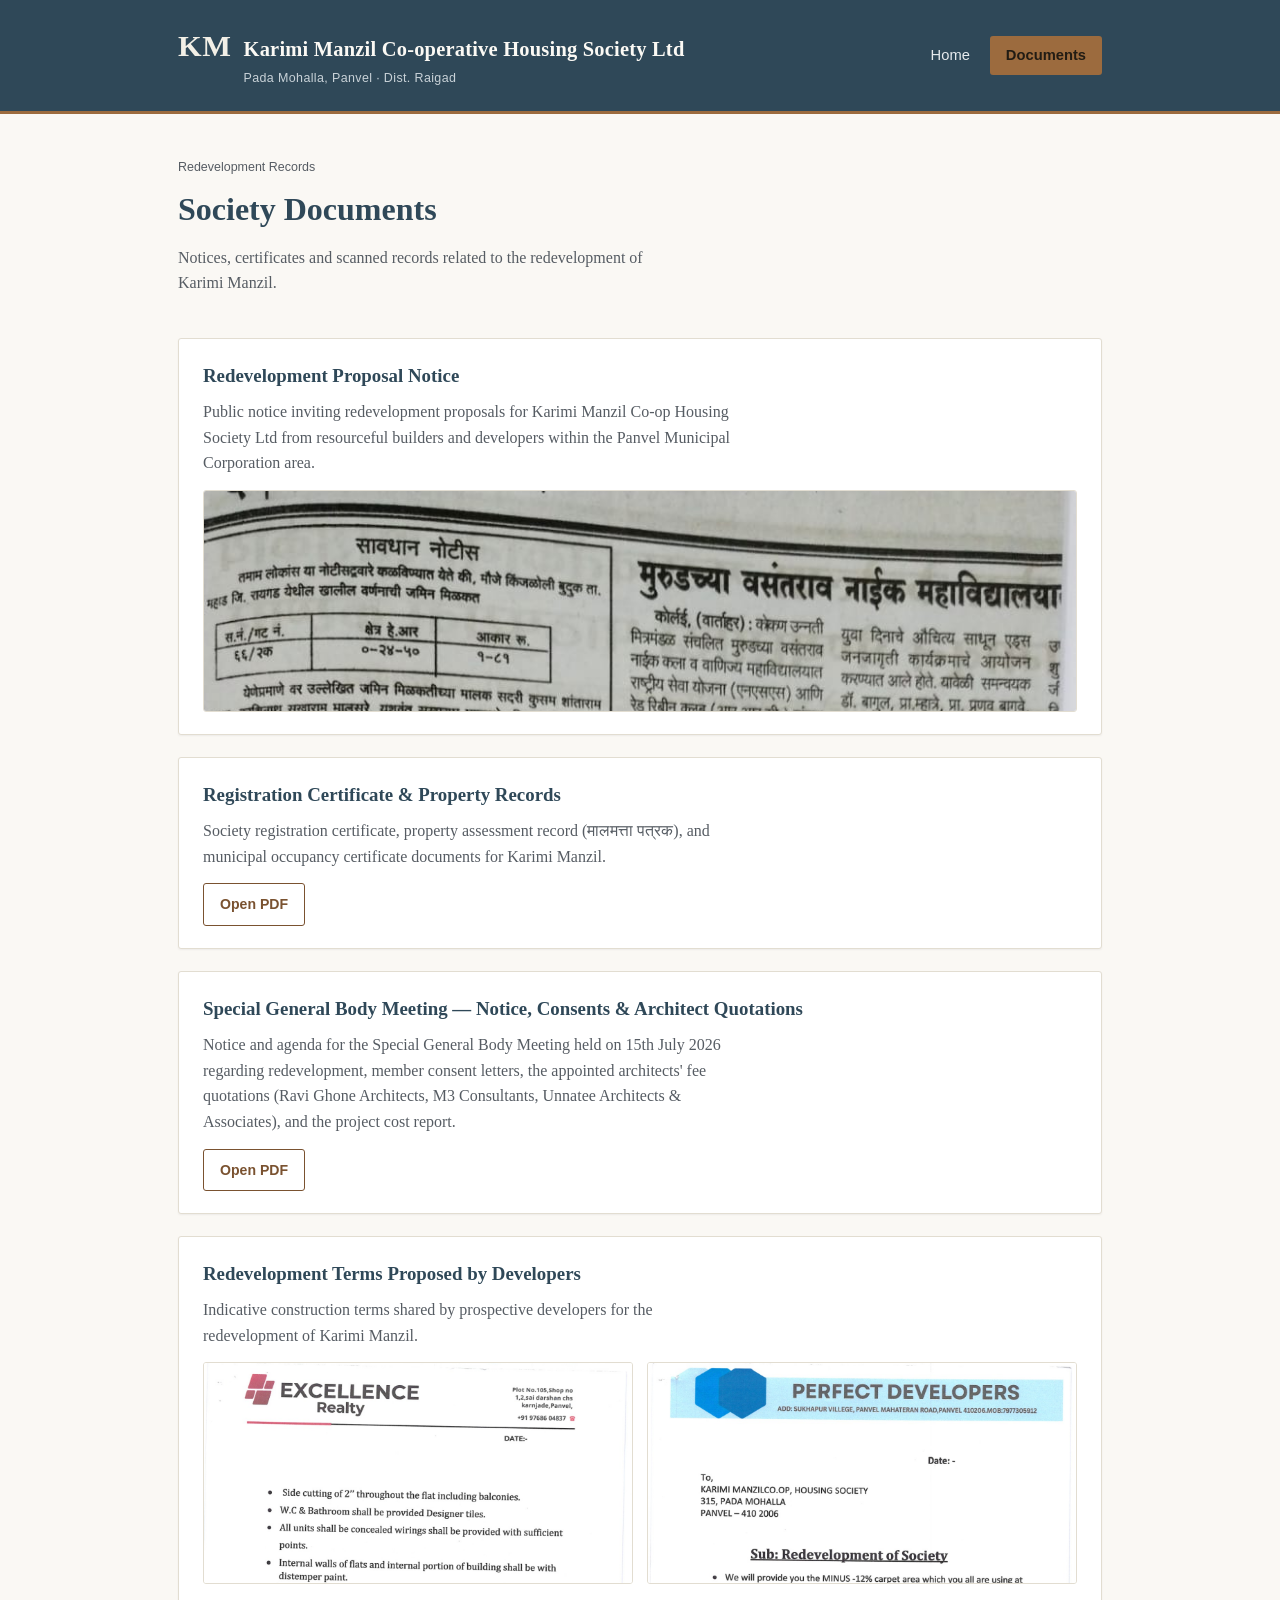
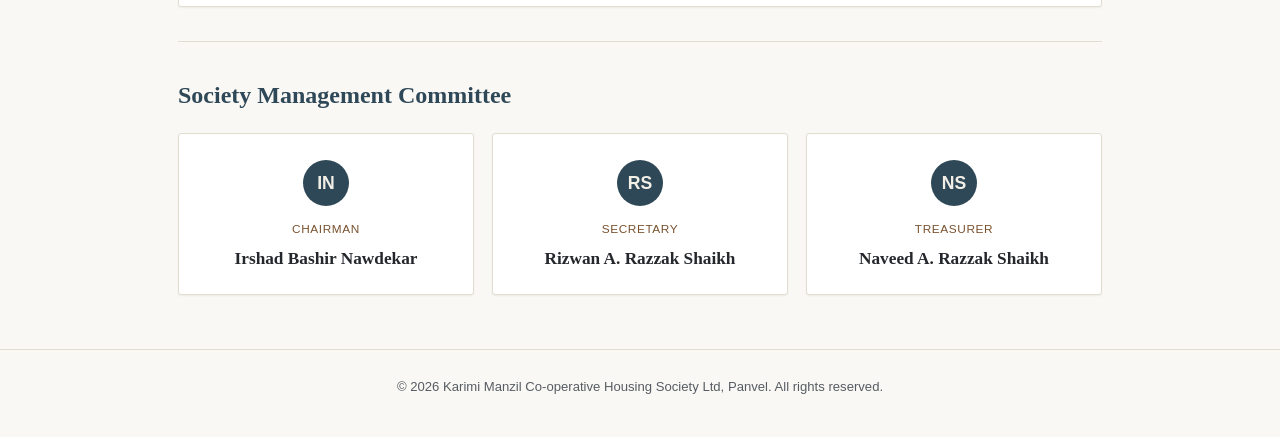
==== documents.html @ a20428db "Add files via upload" ====
<!DOCTYPE html>
<html lang="en">
<head>
<meta charset="UTF-8">
<meta name="viewport" content="width=device-width, initial-scale=1">
<title>Documents - Karimi Manzil CHS Ltd, Panvel</title>
<link rel="stylesheet" href="style.css">
</head>
<body>

<header class="site-header">
  <div class="wrap">
    <div class="brand">
      <span class="mark">KM</span>
      <div class="brand-text">
        <h1>Karimi Manzil Co-operative Housing Society Ltd</h1>
        <p>Pada Mohalla, Panvel · Dist. Raigad</p>
      </div>
    </div>
    <nav class="main-nav">
      <a href="index.html">Home</a>
      <a href="documents.html" class="active">Documents</a>
    </nav>
  </div>
</header>

<main>
  <div class="wrap">

    <div class="page-intro">
      <p class="eyebrow">Redevelopment Records</p>
      <h2>Society Documents</h2>
      <p class="lede">Notices, certificates and scanned records related to the redevelopment of Karimi Manzil.</p>
    </div>

    <section>
      <div class="doc-list">

        <div class="doc-card">
          <h4>Redevelopment Proposal Notice</h4>
          <p class="doc-desc">Public notice inviting redevelopment proposals for Karimi Manzil Co-op Housing Society Ltd from resourceful builders and developers within the Panvel Municipal Corporation area.</p>
          <div class="doc-images">
            <a href="documents/tender-notice.jpeg" target="_blank" rel="noopener">
              <img src="documents/tender-notice.jpeg" alt="Redevelopment proposal notice published in newspaper">
            </a>
          </div>
        </div>

        <div class="doc-card">
          <h4>Registration Certificate &amp; Property Records</h4>
          <p class="doc-desc">Society registration certificate, property assessment record (मालमत्ता पत्रक), and municipal occupancy certificate documents for Karimi Manzil.</p>
          <a class="doc-link" href="documents/registration-certificate-property-records.pdf" target="_blank" rel="noopener">Open PDF</a>
        </div>

        <div class="doc-card">
          <h4>Special General Body Meeting — Notice, Consents &amp; Architect Quotations</h4>
          <p class="doc-desc">Notice and agenda for the Special General Body Meeting held on 15th July 2026 regarding redevelopment, member consent letters, the appointed architects' fee quotations (Ravi Ghone Architects, M3 Consultants, Unnatee Architects &amp; Associates), and the project cost report.</p>
          <a class="doc-link" href="documents/general-body-meeting-notice-consents-quotations.pdf" target="_blank" rel="noopener">Open PDF</a>
        </div>

        <div class="doc-card">
          <h4>Redevelopment Terms Proposed by Developers</h4>
          <p class="doc-desc">Indicative construction terms shared by prospective developers for the redevelopment of Karimi Manzil.</p>
          <div class="doc-images">
            <a href="documents/developer-terms-excellence-realty.jpeg" target="_blank" rel="noopener">
              <img src="documents/developer-terms-excellence-realty.jpeg" alt="Redevelopment terms from Excellence Realty">
            </a>
            <a href="documents/developer-terms-perfect-developers.jpeg" target="_blank" rel="noopener">
              <img src="documents/developer-terms-perfect-developers.jpeg" alt="Redevelopment terms from Perfect Developers">
            </a>
          </div>
        </div>

      </div>
    </section>

    <section>
      <h3 class="section-title">Society Management Committee</h3>
      <div class="committee-grid">
        <div class="committee-card">
          <div class="icon">IN</div>
          <p class="role">Chairman</p>
          <p class="person">Irshad Bashir Nawdekar</p>
        </div>
        <div class="committee-card">
          <div class="icon">RS</div>
          <p class="role">Secretary</p>
          <p class="person">Rizwan A. Razzak Shaikh</p>
        </div>
        <div class="committee-card">
          <div class="icon">NS</div>
          <p class="role">Treasurer</p>
          <p class="person">Naveed A. Razzak Shaikh</p>
        </div>
      </div>
    </section>

  </div>
</main>

<footer class="site-footer">
  <div class="wrap">
    <p>© 2026 Karimi Manzil Co-operative Housing Society Ltd, Panvel. All rights reserved.</p>
  </div>
</footer>

</body>
</html>
---- style.css ----
/* Karimi Manzil Co-operative Housing Society Ltd — site styles */

:root {
  --ink: #24272b;
  --ink-soft: #565c63;
  --paper: #faf8f4;
  --panel: #ffffff;
  --line: #e2ddd1;
  --brass: #9c6b3e;
  --brass-deep: #7a5230;
  --slate: #2f4858;
  --ok-bg: #f4efe4;
  --shadow: 0 1px 2px rgba(36,39,43,0.06);
  --radius: 3px;
}

* { box-sizing: border-box; }

html { scroll-behavior: smooth; }

body {
  margin: 0;
  font-family: "Source Serif 4", "Georgia", serif;
  color: var(--ink);
  background: var(--paper);
  line-height: 1.6;
}

a { color: var(--brass-deep); text-decoration: none; }
a:hover { text-decoration: underline; }
a:focus-visible, button:focus-visible { outline: 2px solid var(--slate); outline-offset: 2px; }

img { max-width: 100%; display: block; }

.wrap {
  max-width: 980px;
  margin: 0 auto;
  padding: 0 28px;
}

/* ---------- Header ---------- */

.site-header {
  background: var(--slate);
  color: #f2efe6;
  border-bottom: 3px solid var(--brass);
}

.site-header .wrap {
  display: flex;
  align-items: center;
  justify-content: space-between;
  gap: 20px;
  padding-top: 22px;
  padding-bottom: 22px;
  flex-wrap: wrap;
}

.brand {
  display: flex;
  align-items: baseline;
  gap: 12px;
}

.brand .mark {
  font-family: "Georgia", serif;
  font-size: 1.9rem;
  letter-spacing: 0.02em;
  color: #f2efe6;
  font-weight: 700;
}

.brand-text h1 {
  margin: 0;
  font-size: 1.28rem;
  font-weight: 700;
  color: #fbf9f4;
  letter-spacing: 0.01em;
}

.brand-text p {
  margin: 3px 0 0;
  font-family: "Helvetica Neue", Arial, sans-serif;
  font-size: 0.78rem;
  color: #c9d2d8;
  letter-spacing: 0.03em;
}

nav.main-nav {
  display: flex;
  gap: 4px;
  font-family: "Helvetica Neue", Arial, sans-serif;
  font-size: 0.92rem;
}

nav.main-nav a {
  color: #e7ebee;
  padding: 8px 16px;
  border-radius: var(--radius);
  transition: background 0.15s ease;
}

nav.main-nav a:hover {
  background: rgba(255,255,255,0.1);
  text-decoration: none;
}

nav.main-nav a.active {
  background: var(--brass);
  color: #221c14;
  font-weight: 600;
}

/* ---------- Hero / page intro ---------- */

.page-intro {
  padding: 44px 0 8px;
}

.page-intro .eyebrow {
  font-family: "Helvetica Neue", Arial, sans-serif;
  font-size: 0.78rem;
  color: var(--ink-soft);
  margin: 0 0 6px;
}

.page-intro h2 {
  font-size: 2rem;
  margin: 0 0 10px;
  color: var(--slate);
}

.page-intro .lede {
  color: var(--ink-soft);
  max-width: 60ch;
  margin: 0;
}

/* ---------- Sections ---------- */

section {
  padding: 34px 0;
}

section + section {
  border-top: 1px solid var(--line);
}

h3.section-title {
  font-size: 1.5rem;
  margin: 0 0 18px;
  color: var(--slate);
}

/* ---------- About / registration facts ---------- */

.about-copy {
  max-width: 66ch;
  margin: 0 0 26px;
  color: var(--ink);
}

.fact-grid {
  display: grid;
  grid-template-columns: repeat(auto-fit, minmax(230px, 1fr));
  gap: 16px;
  margin-bottom: 30px;
}

.fact-card {
  background: var(--panel);
  border: 1px solid var(--line);
  border-left: 3px solid var(--brass);
  border-radius: var(--radius);
  padding: 16px 18px;
  box-shadow: var(--shadow);
}

.fact-card .fact-label {
  font-family: "Helvetica Neue", Arial, sans-serif;
  font-size: 0.72rem;
  color: var(--ink-soft);
  letter-spacing: 0.04em;
  margin: 0 0 6px;
}

.fact-card .fact-value {
  margin: 0;
  font-size: 1.02rem;
  font-weight: 600;
  color: var(--ink);
}

/* ---------- Building gallery ---------- */

.gallery {
  display: grid;
  grid-template-columns: repeat(3, 1fr);
  gap: 16px;
}

.gallery figure {
  margin: 0;
  background: var(--panel);
  border: 1px solid var(--line);
  border-radius: var(--radius);
  overflow: hidden;
  box-shadow: var(--shadow);
}

.gallery img {
  width: 100%;
  height: 240px;
  object-fit: cover;
}

.gallery figcaption {
  font-family: "Helvetica Neue", Arial, sans-serif;
  font-size: 0.82rem;
  color: var(--ink-soft);
  padding: 10px 12px;
  border-top: 1px solid var(--line);
}

/* ---------- Redevelopment status note ---------- */

.status-note {
  background: var(--ok-bg);
  border: 1px solid var(--line);
  border-radius: var(--radius);
  padding: 18px 22px;
}

.status-note p { margin: 0 0 8px; }
.status-note p:last-child { margin-bottom: 0; }

/* ---------- Committee ---------- */

.committee-grid {
  display: grid;
  grid-template-columns: repeat(auto-fit, minmax(200px, 1fr));
  gap: 18px;
}

.committee-card {
  text-align: center;
  background: var(--panel);
  border: 1px solid var(--line);
  border-radius: var(--radius);
  padding: 26px 16px 22px;
  box-shadow: var(--shadow);
}

.committee-card .icon {
  width: 46px;
  height: 46px;
  margin: 0 auto 14px;
  border-radius: 50%;
  background: var(--slate);
  color: #f2efe6;
  display: flex;
  align-items: center;
  justify-content: center;
  font-family: "Helvetica Neue", Arial, sans-serif;
  font-size: 1.1rem;
  font-weight: 700;
}

.committee-card .role {
  font-family: "Helvetica Neue", Arial, sans-serif;
  font-size: 0.74rem;
  letter-spacing: 0.05em;
  color: var(--brass-deep);
  margin: 0 0 6px;
  text-transform: uppercase;
}

.committee-card .person {
  margin: 0;
  font-size: 1.08rem;
  font-weight: 700;
}

/* ---------- Documents ---------- */

.doc-list {
  display: grid;
  gap: 22px;
}

.doc-card {
  background: var(--panel);
  border: 1px solid var(--line);
  border-radius: var(--radius);
  padding: 22px 24px;
  box-shadow: var(--shadow);
}

.doc-card h4 {
  margin: 0 0 8px;
  font-size: 1.18rem;
  color: var(--slate);
}

.doc-card p.doc-desc {
  margin: 0 0 14px;
  color: var(--ink-soft);
  max-width: 68ch;
}

.doc-card .doc-link {
  display: inline-block;
  font-family: "Helvetica Neue", Arial, sans-serif;
  font-size: 0.88rem;
  font-weight: 600;
  padding: 9px 16px;
  border: 1px solid var(--brass-deep);
  border-radius: var(--radius);
  color: var(--brass-deep);
}

.doc-card .doc-link:hover {
  background: var(--brass-deep);
  color: #fff;
  text-decoration: none;
}

.doc-images {
  display: grid;
  grid-template-columns: repeat(auto-fit, minmax(190px, 1fr));
  gap: 14px;
  margin-top: 6px;
}

.doc-images a {
  display: block;
  border: 1px solid var(--line);
  border-radius: var(--radius);
  overflow: hidden;
}

.doc-images img {
  width: 100%;
  height: 220px;
  object-fit: cover;
  object-position: top;
}

/* ---------- Footer ---------- */

footer.site-footer {
  border-top: 1px solid var(--line);
  margin-top: 20px;
  padding: 26px 0 40px;
}

footer.site-footer p {
  margin: 0;
  font-family: "Helvetica Neue", Arial, sans-serif;
  font-size: 0.82rem;
  color: var(--ink-soft);
  text-align: center;
}

/* ---------- Responsive ---------- */

@media (max-width: 720px) {
  .gallery { grid-template-columns: 1fr; }
  .brand .mark { font-size: 1.5rem; }
  .page-intro h2 { font-size: 1.6rem; }
}
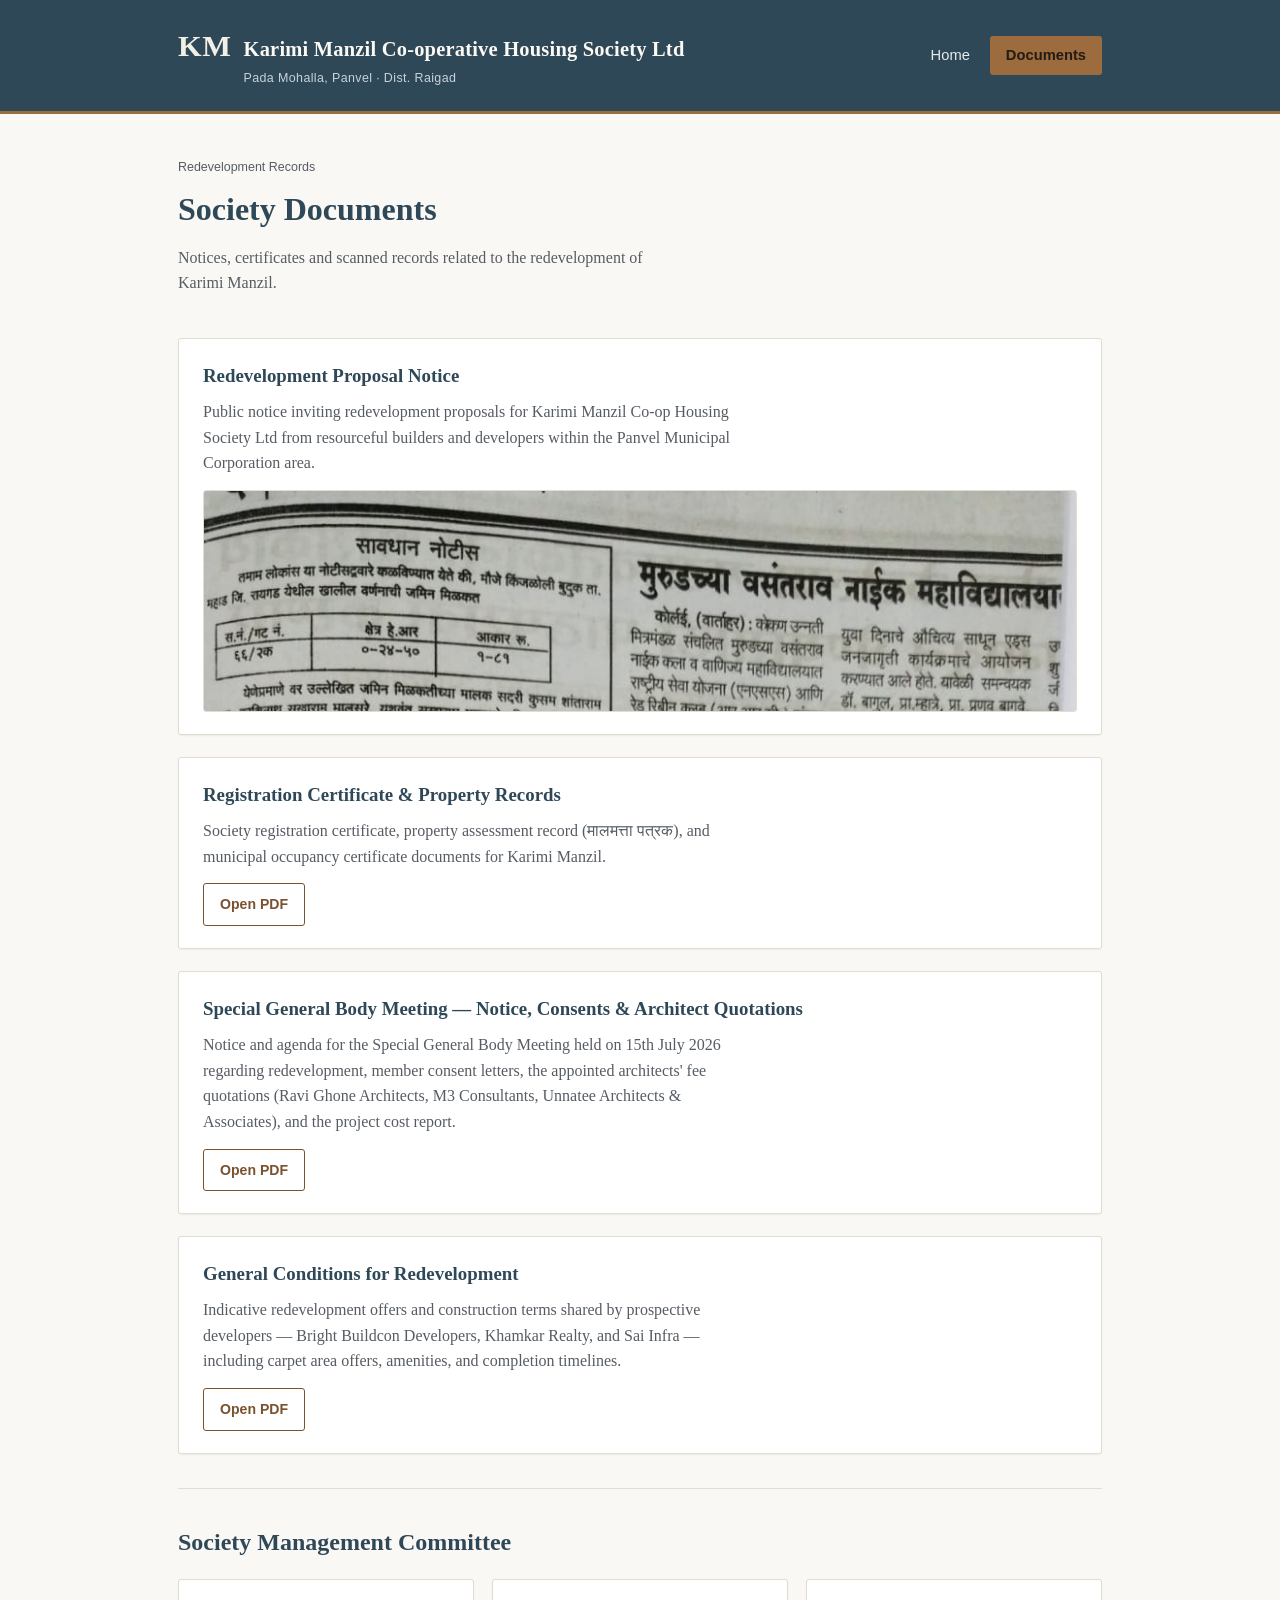
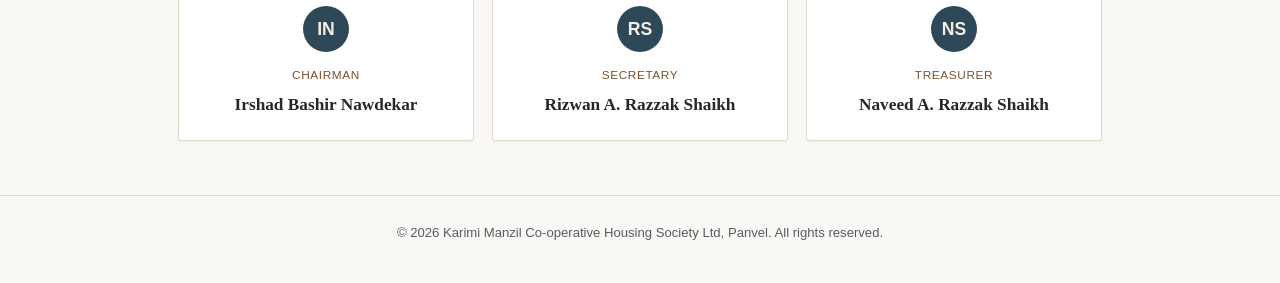
==== commit c0ef76c2: "Add files via upload" ====
--- a/documents.html
+++ b/documents.html
@@ -59,16 +59,9 @@
         </div>
 
         <div class="doc-card">
-          <h4>Redevelopment Terms Proposed by Developers</h4>
-          <p class="doc-desc">Indicative construction terms shared by prospective developers for the redevelopment of Karimi Manzil.</p>
-          <div class="doc-images">
-            <a href="documents/developer-terms-excellence-realty.jpeg" target="_blank" rel="noopener">
-              <img src="documents/developer-terms-excellence-realty.jpeg" alt="Redevelopment terms from Excellence Realty">
-            </a>
-            <a href="documents/developer-terms-perfect-developers.jpeg" target="_blank" rel="noopener">
-              <img src="documents/developer-terms-perfect-developers.jpeg" alt="Redevelopment terms from Perfect Developers">
-            </a>
-          </div>
+          <h4>General Conditions for Redevelopment</h4>
+          <p class="doc-desc">Indicative redevelopment offers and construction terms shared by prospective developers — Bright Buildcon Developers, Khamkar Realty, and Sai Infra — including carpet area offers, amenities, and completion timelines.</p>
+          <a class="doc-link" href="documents/general-conditions-redevelopment.pdf" target="_blank" rel="noopener">Open PDF</a>
         </div>
 
       </div>
